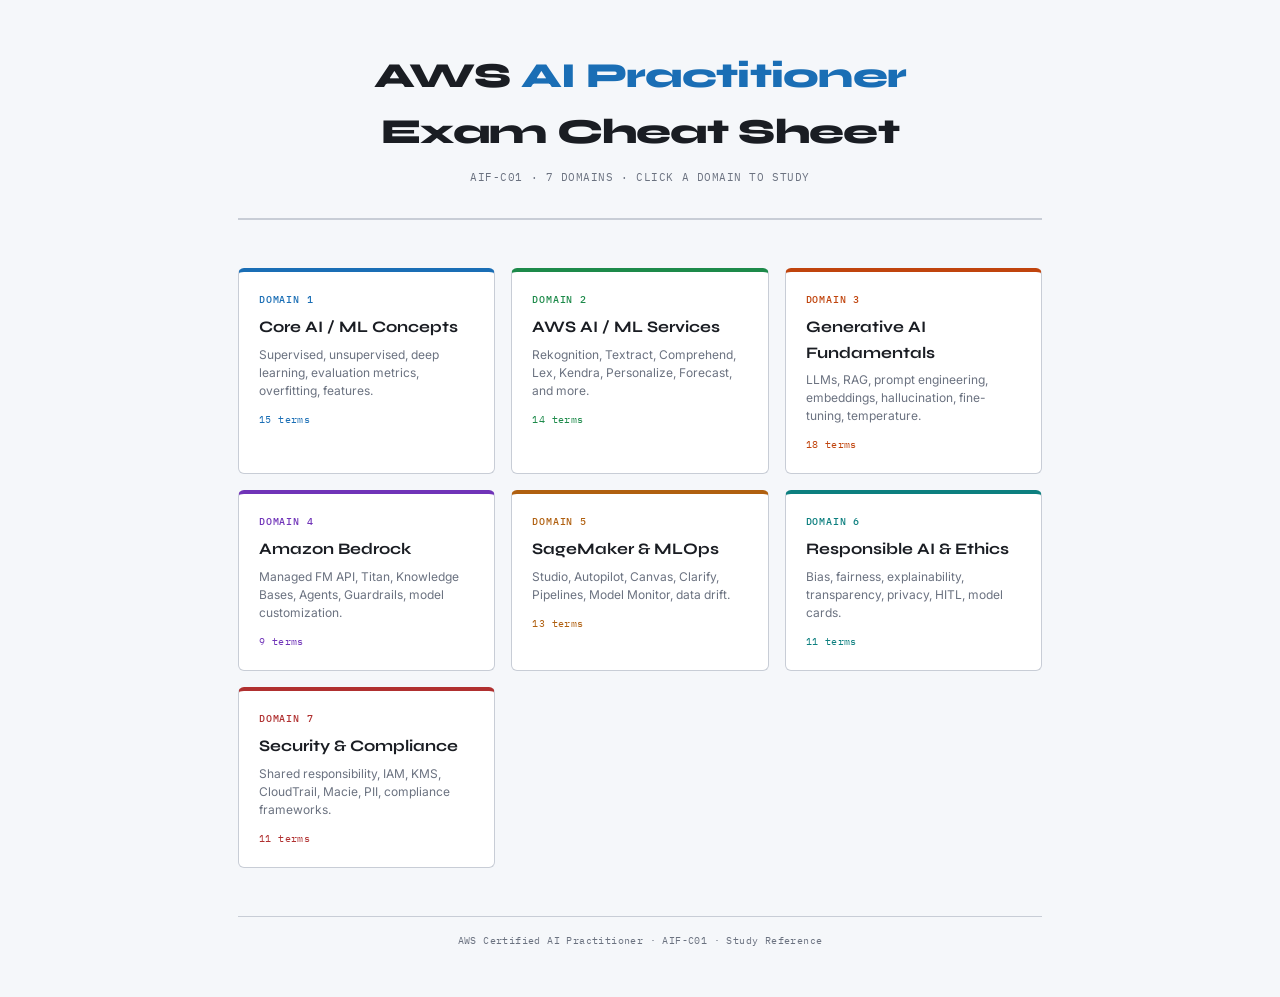
==== index.html @ c619fb13 "Create index.html This file serves as the index for an AWS AI Practitioner cheat sheet, including va" ====
<!DOCTYPE html>
<html lang="en">
<head>
<meta charset="UTF-8">
<meta name="viewport" content="width=device-width, initial-scale=1.0">
<title>AWS AI Practitioner — Cheat Sheet Index</title>
<link href="https://fonts.googleapis.com/css2?family=Syne:wght@600;700;800&family=IBM+Plex+Mono:wght@400;500&family=Inter:wght@400;500;600&display=swap" rel="stylesheet">
<style>
  :root {
    --bg: #f5f7fa; --surface: #ffffff; --border: #c8cdd6;
    --text: #1a1d23; --muted: #6b7280; --subtle: #e8ecf2;
  }
  * { box-sizing: border-box; margin: 0; padding: 0; }
  body {
    background: var(--bg); color: var(--text);
    font-family: 'Inter', system-ui, sans-serif;
    font-size: 14px; line-height: 1.6;
    padding: 48px 28px; max-width: 860px; margin: 0 auto;
  }
  .top {
    text-align: center; margin-bottom: 48px;
    padding-bottom: 32px; border-bottom: 2px solid var(--border);
  }
  .top h1 {
    font-family: 'Syne', sans-serif; font-size: 2.2rem;
    font-weight: 800; letter-spacing: -0.02em; color: var(--text);
  }
  .top h1 span { color: #1a6eb5; }
  .top p {
    font-family: 'IBM Plex Mono', monospace; font-size: 11px;
    color: var(--muted); margin-top: 8px; letter-spacing: 0.05em;
    text-transform: uppercase;
  }
  .grid {
    display: grid;
    grid-template-columns: repeat(auto-fill, minmax(240px, 1fr));
    gap: 16px;
  }
  .card {
    background: var(--surface);
    border: 1px solid var(--border);
    border-top: 4px solid var(--c);
    border-radius: 6px;
    padding: 20px;
    text-decoration: none;
    color: var(--text);
    display: block;
    transition: box-shadow 0.15s, transform 0.15s;
  }
  .card:hover { box-shadow: 0 4px 16px rgba(0,0,0,0.08); transform: translateY(-2px); }
  .card .num {
    font-family: 'IBM Plex Mono', monospace; font-size: 10px;
    text-transform: uppercase; letter-spacing: 0.08em;
    color: var(--c); font-weight: 500; margin-bottom: 6px;
  }
  .card h2 { font-family: 'Syne', sans-serif; font-size: 1rem; font-weight: 700; margin-bottom: 6px; }
  .card p { font-size: 12px; color: var(--muted); line-height: 1.5; }
  .card .count {
    font-family: 'IBM Plex Mono', monospace; font-size: 10px;
    margin-top: 12px; color: var(--c); letter-spacing: 0.04em;
  }
  .footer {
    margin-top: 48px; padding-top: 16px; border-top: 1px solid var(--border);
    font-family: 'IBM Plex Mono', monospace; font-size: 10px;
    color: var(--muted); letter-spacing: 0.04em; text-align: center;
  }
</style>
</head>
<body>

<div class="top">
  <h1>AWS <span>AI Practitioner</span><br>Exam Cheat Sheet</h1>
  <p>AIF-C01 · 7 Domains · Click a domain to study</p>
</div>

<div class="grid">

  <a class="card" href="domain1-core-ml.html" style="--c:#1a6eb5">
    <div class="num">Domain 1</div>
    <h2>Core AI / ML Concepts</h2>
    <p>Supervised, unsupervised, deep learning, evaluation metrics, overfitting, features.</p>
    <div class="count">15 terms</div>
  </a>

  <a class="card" href="domain2-aws-ai-services.html" style="--c:#1d8a4a">
    <div class="num">Domain 2</div>
    <h2>AWS AI / ML Services</h2>
    <p>Rekognition, Textract, Comprehend, Lex, Kendra, Personalize, Forecast, and more.</p>
    <div class="count">14 terms</div>
  </a>

  <a class="card" href="domain3-generative-ai.html" style="--c:#c0440d">
    <div class="num">Domain 3</div>
    <h2>Generative AI Fundamentals</h2>
    <p>LLMs, RAG, prompt engineering, embeddings, hallucination, fine-tuning, temperature.</p>
    <div class="count">18 terms</div>
  </a>

  <a class="card" href="domain4-bedrock.html" style="--c:#7034b8">
    <div class="num">Domain 4</div>
    <h2>Amazon Bedrock</h2>
    <p>Managed FM API, Titan, Knowledge Bases, Agents, Guardrails, model customization.</p>
    <div class="count">9 terms</div>
  </a>

  <a class="card" href="domain5-sagemaker-mlops.html" style="--c:#b06010">
    <div class="num">Domain 5</div>
    <h2>SageMaker &amp; MLOps</h2>
    <p>Studio, Autopilot, Canvas, Clarify, Pipelines, Model Monitor, data drift.</p>
    <div class="count">13 terms</div>
  </a>

  <a class="card" href="domain6-responsible-ai.html" style="--c:#0d7f7f">
    <div class="num">Domain 6</div>
    <h2>Responsible AI &amp; Ethics</h2>
    <p>Bias, fairness, explainability, transparency, privacy, HITL, model cards.</p>
    <div class="count">11 terms</div>
  </a>

  <a class="card" href="domain7-security.html" style="--c:#b03030">
    <div class="num">Domain 7</div>
    <h2>Security &amp; Compliance</h2>
    <p>Shared responsibility, IAM, KMS, CloudTrail, Macie, PII, compliance frameworks.</p>
    <div class="count">11 terms</div>
  </a>

</div>

<div class="footer">AWS Certified AI Practitioner · AIF-C01 · Study Reference</div>

</body>
</html>
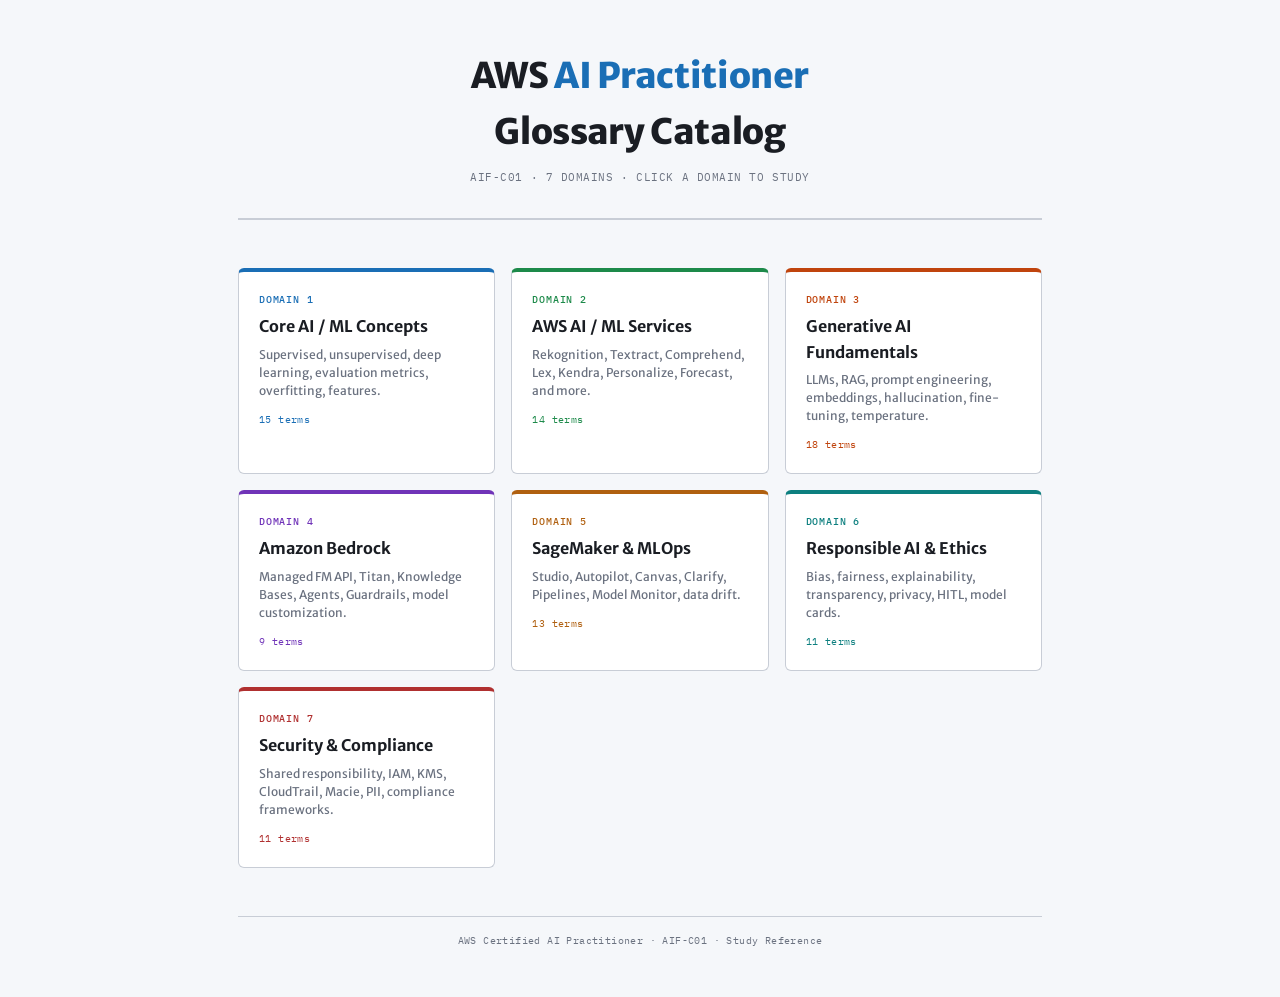
==== commit 131e8c17: "Update HTML structure and styles for consistency" ====
--- a/index.html
+++ b/index.html
@@ -4,7 +4,7 @@
 <meta charset="UTF-8">
 <meta name="viewport" content="width=device-width, initial-scale=1.0">
 <title>AWS AI Practitioner — Cheat Sheet Index</title>
-<link href="https://fonts.googleapis.com/css2?family=Syne:wght@600;700;800&family=IBM+Plex+Mono:wght@400;500&family=Inter:wght@400;500;600&display=swap" rel="stylesheet">
+<link href="https://fonts.googleapis.com/css2?family=Merriweather+Sans:wght@400;600;700;800&family=IBM+Plex+Mono:wght@400;500&display=swap" rel="stylesheet">
 <style>
   :root {
     --bg: #f5f7fa; --surface: #ffffff; --border: #c8cdd6;
@@ -13,8 +13,8 @@
   * { box-sizing: border-box; margin: 0; padding: 0; }
   body {
     background: var(--bg); color: var(--text);
-    font-family: 'Inter', system-ui, sans-serif;
-    font-size: 14px; line-height: 1.6;
+    font-family: 'Merriweather Sans', sans-serif;
+    font-size: 15px; line-height: 1.6;
     padding: 48px 28px; max-width: 860px; margin: 0 auto;
   }
   .top {
@@ -22,8 +22,8 @@
     padding-bottom: 32px; border-bottom: 2px solid var(--border);
   }
   .top h1 {
-    font-family: 'Syne', sans-serif; font-size: 2.2rem;
-    font-weight: 800; letter-spacing: -0.02em; color: var(--text);
+    font-family: 'Merriweather Sans', sans-serif; font-size: 2.2rem;
+    font-weight: 800; letter-spacing: -0.01em; color: var(--text);
   }
   .top h1 span { color: #1a6eb5; }
   .top p {
@@ -53,7 +53,7 @@
     text-transform: uppercase; letter-spacing: 0.08em;
     color: var(--c); font-weight: 500; margin-bottom: 6px;
   }
-  .card h2 { font-family: 'Syne', sans-serif; font-size: 1rem; font-weight: 700; margin-bottom: 6px; }
+  .card h2 { font-family: 'Merriweather Sans', sans-serif; font-size: 1rem; font-weight: 700; margin-bottom: 6px; }
   .card p { font-size: 12px; color: var(--muted); line-height: 1.5; }
   .card .count {
     font-family: 'IBM Plex Mono', monospace; font-size: 10px;
@@ -69,7 +69,7 @@
 <body>
 
 <div class="top">
-  <h1>AWS <span>AI Practitioner</span><br>Exam Cheat Sheet</h1>
+  <h1>AWS <span>AI Practitioner</span><br>Glossary Catalog</h1>
   <p>AIF-C01 · 7 Domains · Click a domain to study</p>
 </div>
 
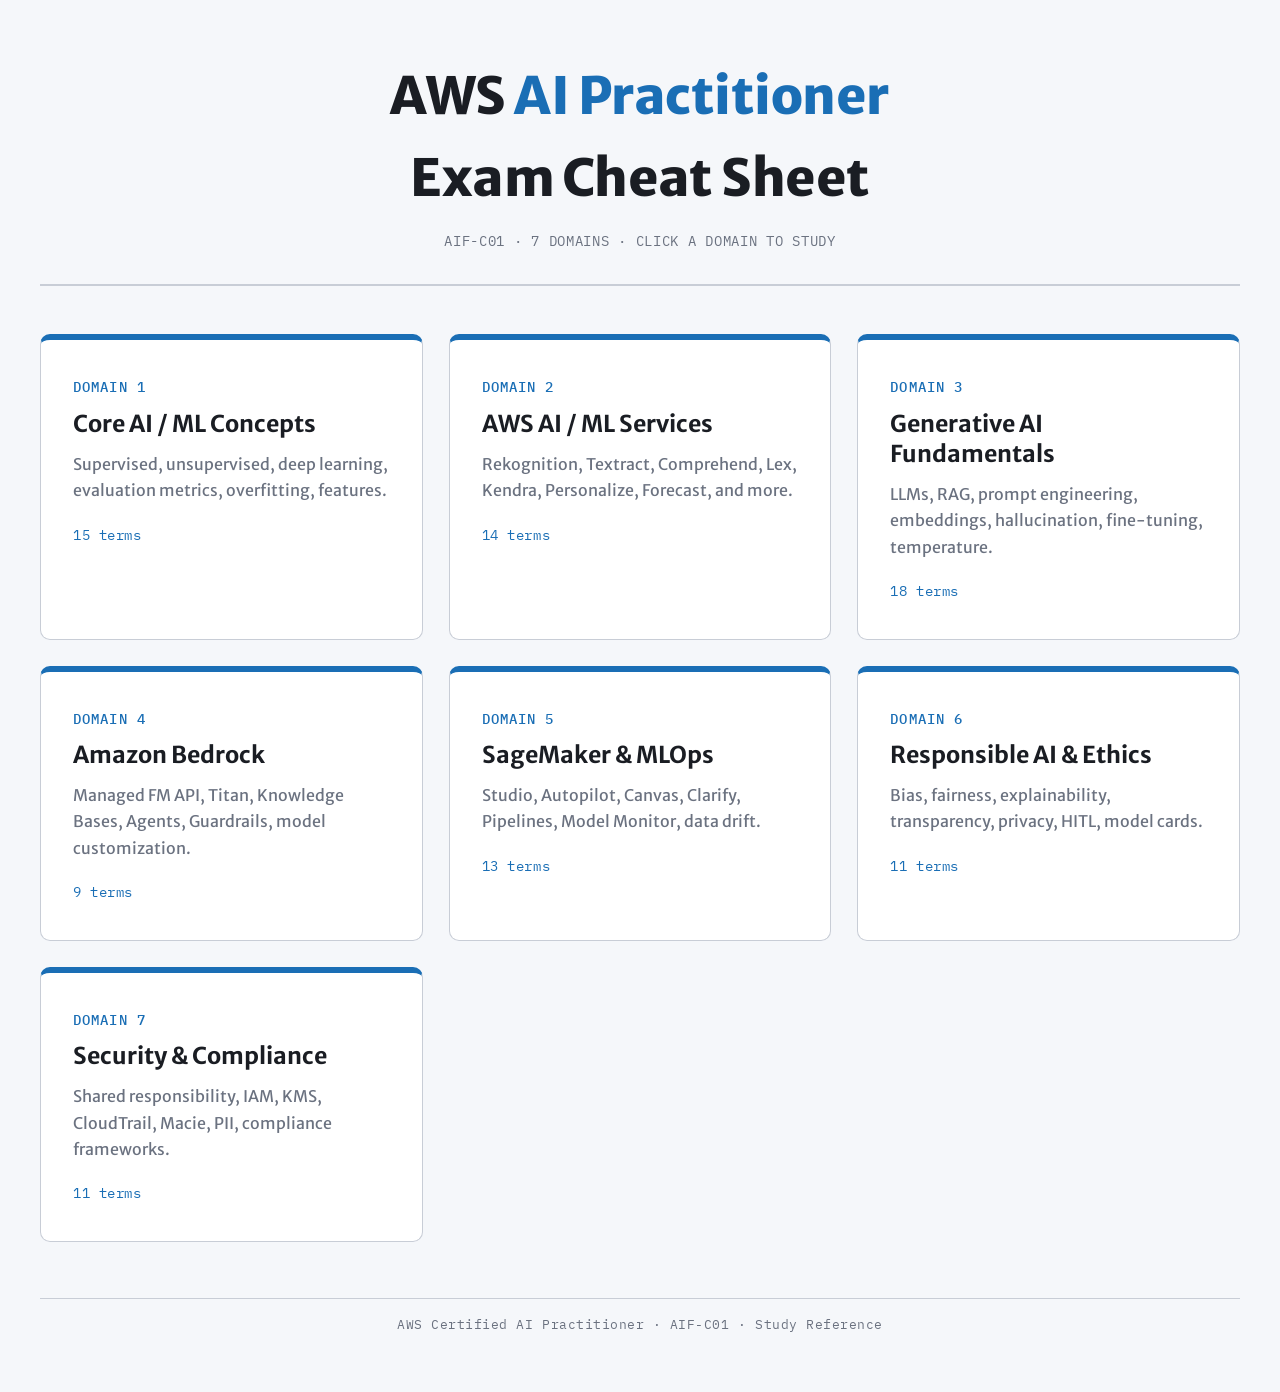
==== commit a1e671ea: "Update index.html" ====
--- a/index.html
+++ b/index.html
@@ -3,7 +3,7 @@
 <head>
 <meta charset="UTF-8">
 <meta name="viewport" content="width=device-width, initial-scale=1.0">
-<title>AWS AI Practitioner — Cheat Sheet Index</title>
+<title>AWS AI Practitioner — Glossary Index</title>
 <link href="https://fonts.googleapis.com/css2?family=Merriweather+Sans:wght@400;600;700;800&family=IBM+Plex+Mono:wght@400;500&display=swap" rel="stylesheet">
 <style>
   :root {
@@ -14,54 +14,54 @@
   body {
     background: var(--bg); color: var(--text);
     font-family: 'Merriweather Sans', sans-serif;
-    font-size: 15px; line-height: 1.6;
-    padding: 48px 28px; max-width: 860px; margin: 0 auto;
+    font-size: 18px; line-height: 1.6;
+    padding: 56px 40px; max-width: 1300px; margin: 0 auto;
   }
   .top {
     text-align: center; margin-bottom: 48px;
     padding-bottom: 32px; border-bottom: 2px solid var(--border);
   }
   .top h1 {
-    font-family: 'Merriweather Sans', sans-serif; font-size: 2.2rem;
+    font-family: 'Merriweather Sans', sans-serif; font-size: 3.2rem;
     font-weight: 800; letter-spacing: -0.01em; color: var(--text);
   }
   .top h1 span { color: #1a6eb5; }
   .top p {
-    font-family: 'IBM Plex Mono', monospace; font-size: 11px;
-    color: var(--muted); margin-top: 8px; letter-spacing: 0.05em;
+    font-family: 'IBM Plex Mono', monospace; font-size: 14px;
+    color: var(--muted); margin-top: 10px; letter-spacing: 0.05em;
     text-transform: uppercase;
   }
   .grid {
     display: grid;
-    grid-template-columns: repeat(auto-fill, minmax(240px, 1fr));
-    gap: 16px;
+    grid-template-columns: repeat(auto-fill, minmax(360px, 1fr));
+    gap: 26px;
   }
   .card {
     background: var(--surface);
     border: 1px solid var(--border);
-    border-top: 4px solid var(--c);
-    border-radius: 6px;
-    padding: 20px;
+    border-top: 6px solid #1a6eb5;
+    border-radius: 10px;
+    padding: 36px 32px;
     text-decoration: none;
     color: var(--text);
     display: block;
     transition: box-shadow 0.15s, transform 0.15s;
   }
-  .card:hover { box-shadow: 0 4px 16px rgba(0,0,0,0.08); transform: translateY(-2px); }
+  .card:hover { box-shadow: 0 4px 20px rgba(0,0,0,0.09); transform: translateY(-2px); }
   .card .num {
-    font-family: 'IBM Plex Mono', monospace; font-size: 10px;
+    font-family: 'IBM Plex Mono', monospace; font-size: 14px;
     text-transform: uppercase; letter-spacing: 0.08em;
-    color: var(--c); font-weight: 500; margin-bottom: 6px;
+    color: #1a6eb5; font-weight: 500; margin-bottom: 10px;
   }
-  .card h2 { font-family: 'Merriweather Sans', sans-serif; font-size: 1rem; font-weight: 700; margin-bottom: 6px; }
-  .card p { font-size: 12px; color: var(--muted); line-height: 1.5; }
+  .card h2 { font-family: 'Merriweather Sans', sans-serif; font-size: 1.45rem; font-weight: 700; margin-bottom: 12px; line-height: 1.3; }
+  .card p { font-size: 16px; color: var(--muted); line-height: 1.65; }
   .card .count {
-    font-family: 'IBM Plex Mono', monospace; font-size: 10px;
-    margin-top: 12px; color: var(--c); letter-spacing: 0.04em;
+    font-family: 'IBM Plex Mono', monospace; font-size: 14px;
+    margin-top: 20px; color: #1a6eb5; letter-spacing: 0.04em;
   }
   .footer {
-    margin-top: 48px; padding-top: 16px; border-top: 1px solid var(--border);
-    font-family: 'IBM Plex Mono', monospace; font-size: 10px;
+    margin-top: 56px; padding-top: 16px; border-top: 1px solid var(--border);
+    font-family: 'IBM Plex Mono', monospace; font-size: 13px;
     color: var(--muted); letter-spacing: 0.04em; text-align: center;
   }
 </style>
@@ -69,55 +69,55 @@
 <body>
 
 <div class="top">
-  <h1>AWS <span>AI Practitioner</span><br>Glossary Catalog</h1>
+  <h1>AWS <span>AI Practitioner</span><br>Exam Cheat Sheet</h1>
   <p>AIF-C01 · 7 Domains · Click a domain to study</p>
 </div>
 
 <div class="grid">
 
-  <a class="card" href="domain1-core-ml.html" style="--c:#1a6eb5">
+  <a class="card" href="domain1-core-ml.html">
     <div class="num">Domain 1</div>
     <h2>Core AI / ML Concepts</h2>
     <p>Supervised, unsupervised, deep learning, evaluation metrics, overfitting, features.</p>
     <div class="count">15 terms</div>
   </a>
 
-  <a class="card" href="domain2-aws-ai-services.html" style="--c:#1d8a4a">
+  <a class="card" href="domain2-aws-ai-services.html">
     <div class="num">Domain 2</div>
     <h2>AWS AI / ML Services</h2>
     <p>Rekognition, Textract, Comprehend, Lex, Kendra, Personalize, Forecast, and more.</p>
     <div class="count">14 terms</div>
   </a>
 
-  <a class="card" href="domain3-generative-ai.html" style="--c:#c0440d">
+  <a class="card" href="domain3-generative-ai.html">
     <div class="num">Domain 3</div>
     <h2>Generative AI Fundamentals</h2>
     <p>LLMs, RAG, prompt engineering, embeddings, hallucination, fine-tuning, temperature.</p>
     <div class="count">18 terms</div>
   </a>
 
-  <a class="card" href="domain4-bedrock.html" style="--c:#7034b8">
+  <a class="card" href="domain4-bedrock.html">
     <div class="num">Domain 4</div>
     <h2>Amazon Bedrock</h2>
     <p>Managed FM API, Titan, Knowledge Bases, Agents, Guardrails, model customization.</p>
     <div class="count">9 terms</div>
   </a>
 
-  <a class="card" href="domain5-sagemaker-mlops.html" style="--c:#b06010">
+  <a class="card" href="domain5-sagemaker-mlops.html">
     <div class="num">Domain 5</div>
     <h2>SageMaker &amp; MLOps</h2>
     <p>Studio, Autopilot, Canvas, Clarify, Pipelines, Model Monitor, data drift.</p>
     <div class="count">13 terms</div>
   </a>
 
-  <a class="card" href="domain6-responsible-ai.html" style="--c:#0d7f7f">
+  <a class="card" href="domain6-responsible-ai.html">
     <div class="num">Domain 6</div>
     <h2>Responsible AI &amp; Ethics</h2>
     <p>Bias, fairness, explainability, transparency, privacy, HITL, model cards.</p>
     <div class="count">11 terms</div>
   </a>
 
-  <a class="card" href="domain7-security.html" style="--c:#b03030">
+  <a class="card" href="domain7-security.html">
     <div class="num">Domain 7</div>
     <h2>Security &amp; Compliance</h2>
     <p>Shared responsibility, IAM, KMS, CloudTrail, Macie, PII, compliance frameworks.</p>
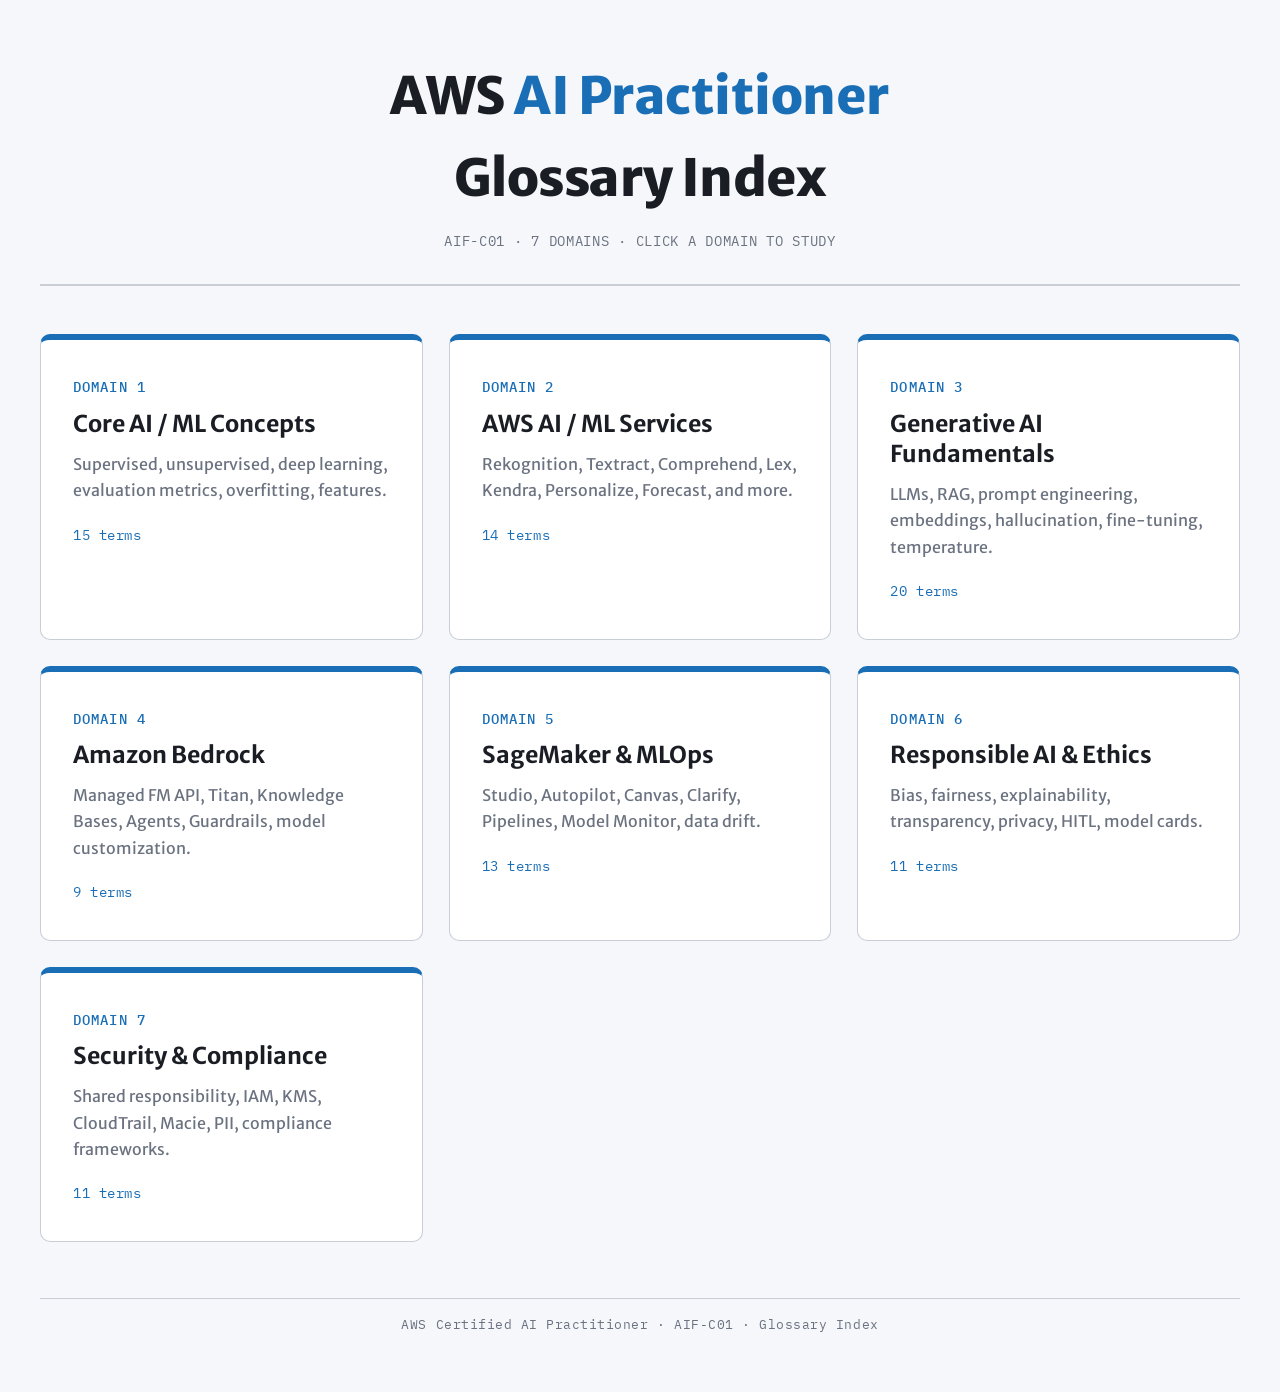
==== commit 852cb9da: "Update index.html" ====
--- a/index.html
+++ b/index.html
@@ -69,7 +69,7 @@
 <body>
 
 <div class="top">
-  <h1>AWS <span>AI Practitioner</span><br>Exam Cheat Sheet</h1>
+  <h1>AWS <span>AI Practitioner</span><br>Glossary Index</h1>
   <p>AIF-C01 · 7 Domains · Click a domain to study</p>
 </div>
 
@@ -93,7 +93,7 @@
     <div class="num">Domain 3</div>
     <h2>Generative AI Fundamentals</h2>
     <p>LLMs, RAG, prompt engineering, embeddings, hallucination, fine-tuning, temperature.</p>
-    <div class="count">18 terms</div>
+    <div class="count">20 terms</div>
   </a>
 
   <a class="card" href="domain4-bedrock.html">
@@ -126,7 +126,7 @@
 
 </div>
 
-<div class="footer">AWS Certified AI Practitioner · AIF-C01 · Study Reference</div>
+<div class="footer">AWS Certified AI Practitioner · AIF-C01 · Glossary Index</div>
 
 </body>
 </html>
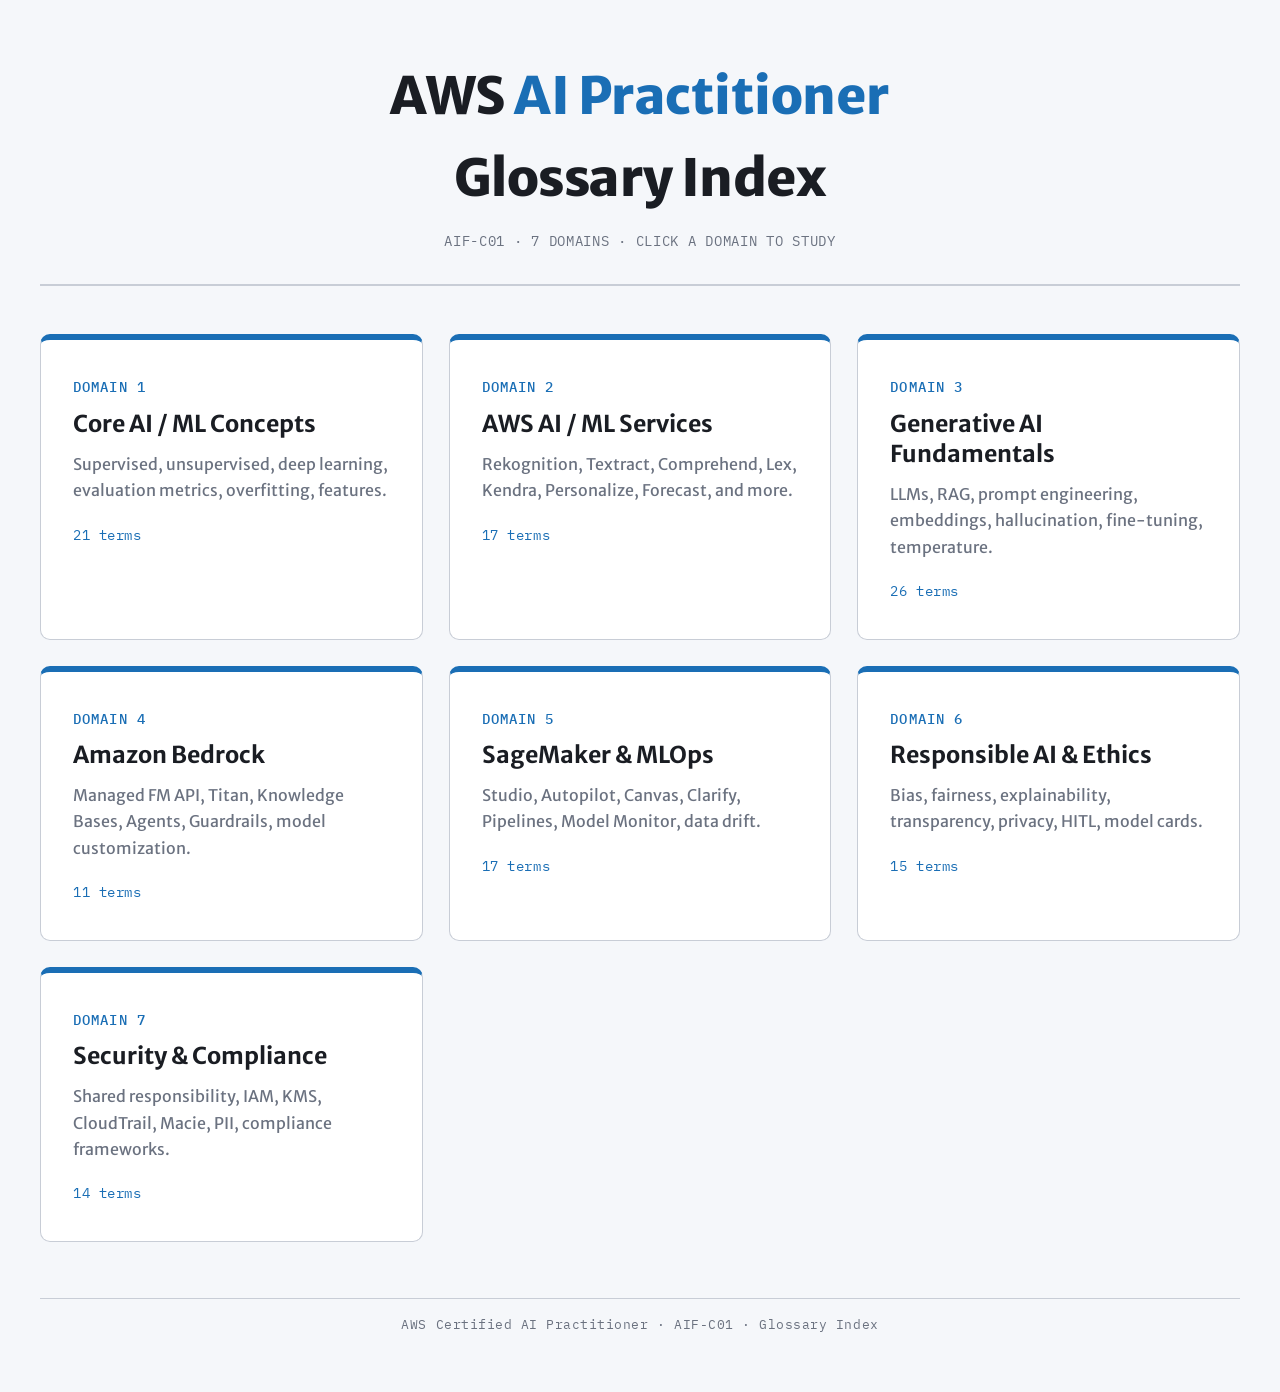
==== commit a86e6216: "Update index.html" ====
--- a/index.html
+++ b/index.html
@@ -79,49 +79,49 @@
     <div class="num">Domain 1</div>
     <h2>Core AI / ML Concepts</h2>
     <p>Supervised, unsupervised, deep learning, evaluation metrics, overfitting, features.</p>
-    <div class="count">15 terms</div>
+    <div class="count">21 terms</div>
   </a>
 
   <a class="card" href="domain2-aws-ai-services.html">
     <div class="num">Domain 2</div>
     <h2>AWS AI / ML Services</h2>
     <p>Rekognition, Textract, Comprehend, Lex, Kendra, Personalize, Forecast, and more.</p>
-    <div class="count">14 terms</div>
+    <div class="count">17 terms</div>
   </a>
 
   <a class="card" href="domain3-generative-ai.html">
     <div class="num">Domain 3</div>
     <h2>Generative AI Fundamentals</h2>
     <p>LLMs, RAG, prompt engineering, embeddings, hallucination, fine-tuning, temperature.</p>
-    <div class="count">20 terms</div>
+    <div class="count">26 terms</div>
   </a>
 
   <a class="card" href="domain4-bedrock.html">
     <div class="num">Domain 4</div>
     <h2>Amazon Bedrock</h2>
     <p>Managed FM API, Titan, Knowledge Bases, Agents, Guardrails, model customization.</p>
-    <div class="count">9 terms</div>
+    <div class="count">11 terms</div>
   </a>
 
   <a class="card" href="domain5-sagemaker-mlops.html">
     <div class="num">Domain 5</div>
     <h2>SageMaker &amp; MLOps</h2>
     <p>Studio, Autopilot, Canvas, Clarify, Pipelines, Model Monitor, data drift.</p>
-    <div class="count">13 terms</div>
+    <div class="count">17 terms</div>
   </a>
 
   <a class="card" href="domain6-responsible-ai.html">
     <div class="num">Domain 6</div>
     <h2>Responsible AI &amp; Ethics</h2>
     <p>Bias, fairness, explainability, transparency, privacy, HITL, model cards.</p>
-    <div class="count">11 terms</div>
+    <div class="count">15 terms</div>
   </a>
 
   <a class="card" href="domain7-security.html">
     <div class="num">Domain 7</div>
     <h2>Security &amp; Compliance</h2>
     <p>Shared responsibility, IAM, KMS, CloudTrail, Macie, PII, compliance frameworks.</p>
-    <div class="count">11 terms</div>
+    <div class="count">14 terms</div>
   </a>
 
 </div>
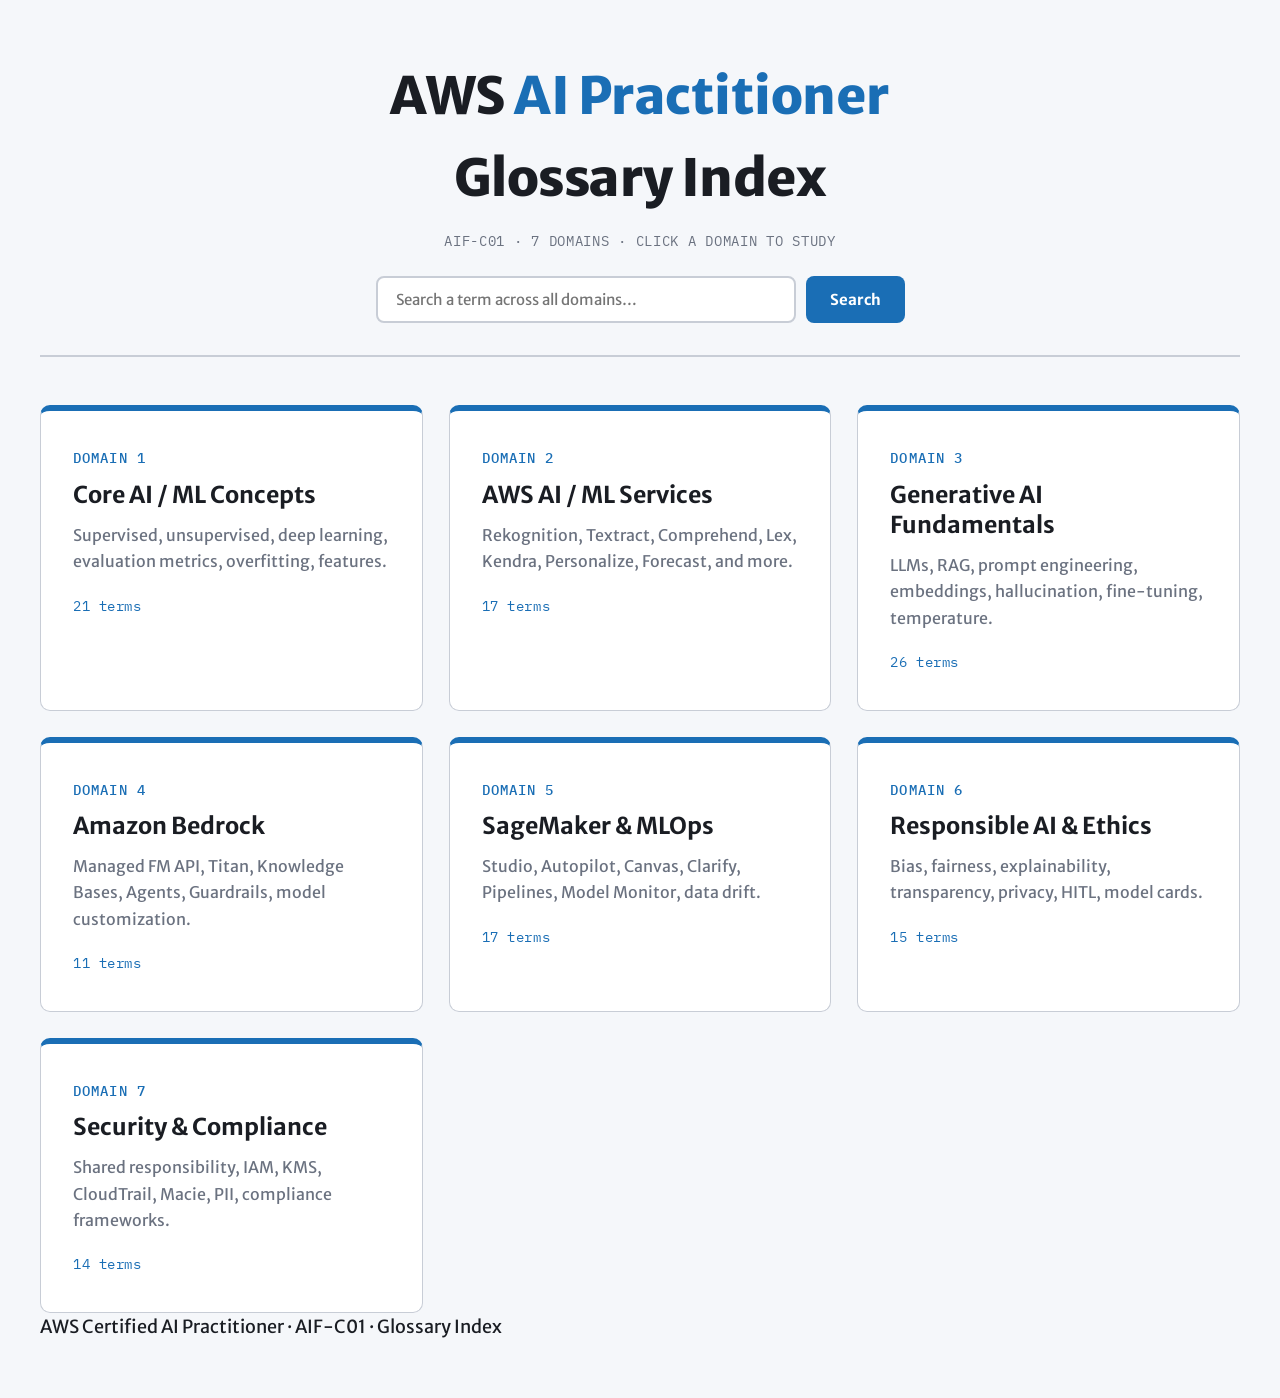
==== commit 43f468b2: "Update index.html" ====
--- a/index.html
+++ b/index.html
@@ -59,10 +59,93 @@
     font-family: 'IBM Plex Mono', monospace; font-size: 14px;
     margin-top: 20px; color: #1a6eb5; letter-spacing: 0.04em;
   }
-  .footer {
-    margin-top: 56px; padding-top: 16px; border-top: 1px solid var(--border);
-    font-family: 'IBM Plex Mono', monospace; font-size: 13px;
-    color: var(--muted); letter-spacing: 0.04em; text-align: center;
+  .search-bar {
+    display: flex; gap: 10px; justify-content: center;
+    margin-top: 24px; flex-wrap: wrap;
+  }
+  .search-bar input {
+    font-family: 'Merriweather Sans', sans-serif;
+    font-size: 15px;
+    padding: 12px 18px;
+    border: 2px solid var(--border);
+    border-radius: 8px;
+    width: 420px;
+    max-width: 100%;
+    outline: none;
+    background: var(--surface);
+    color: var(--text);
+    transition: border-color 0.15s;
+  }
+  .search-bar input:focus { border-color: #1a6eb5; }
+  .search-bar button {
+    font-family: 'Merriweather Sans', sans-serif;
+    font-size: 15px; font-weight: 700;
+    padding: 12px 24px;
+    background: #1a6eb5; color: #fff;
+    border: none; border-radius: 8px;
+    cursor: pointer;
+    transition: background 0.15s;
+  }
+  .search-bar button:hover { background: #155a9a; }
+
+  /* ── Dialog ── */
+  .dialog-overlay {
+    display: none;
+    position: fixed; inset: 0;
+    background: rgba(0,0,0,0.35);
+    z-index: 100;
+    align-items: center; justify-content: center;
+  }
+  .dialog-overlay.open { display: flex; }
+  .dialog {
+    background: var(--surface);
+    border-radius: 12px;
+    padding: 36px 40px;
+    max-width: 560px; width: 90%;
+    box-shadow: 0 12px 40px rgba(0,0,0,0.18);
+    position: relative;
+    animation: popIn 0.18s ease;
+  }
+  @keyframes popIn {
+    from { opacity: 0; transform: scale(0.95); }
+    to   { opacity: 1; transform: scale(1); }
+  }
+  .dialog-close {
+    position: absolute; top: 16px; right: 20px;
+    font-size: 22px; cursor: pointer; color: var(--muted);
+    background: none; border: none; line-height: 1;
+  }
+  .dialog-close:hover { color: var(--text); }
+  .dialog h2 {
+    font-family: 'Merriweather Sans', sans-serif;
+    font-size: 1.1rem; font-weight: 800;
+    color: var(--text); margin-bottom: 20px;
+    padding-bottom: 12px; border-bottom: 2px solid var(--border);
+  }
+  .dialog h2 span { color: #1a6eb5; }
+  .result-item {
+    padding: 12px 0;
+    border-bottom: 1px solid var(--subtle);
+  }
+  .result-item:last-child { border-bottom: none; }
+  .result-term {
+    font-family: 'Merriweather Sans', sans-serif;
+    font-size: 15px; font-weight: 700; color: #1a1d23;
+    margin-bottom: 4px;
+  }
+  .result-domain {
+    font-family: 'IBM Plex Mono', monospace;
+    font-size: 12px; color: #1a6eb5;
+    letter-spacing: 0.05em; text-transform: uppercase;
+  }
+  .result-domain a {
+    color: #1a6eb5; text-decoration: none;
+    border-bottom: 1px solid #aac8e8;
+  }
+  .result-domain a:hover { border-bottom-color: #1a6eb5; }
+  .no-result {
+    font-size: 15px; color: var(--muted);
+    text-align: center; padding: 16px 0;
   }
 </style>
 </head>
@@ -71,6 +154,10 @@
 <div class="top">
   <h1>AWS <span>AI Practitioner</span><br>Glossary Index</h1>
   <p>AIF-C01 · 7 Domains · Click a domain to study</p>
+  <div class="search-bar">
+    <input type="text" id="searchInput" placeholder="Search a term across all domains…" autocomplete="off" />
+    <button onclick="doSearch()">Search</button>
+  </div>
 </div>
 
 <div class="grid">
@@ -128,5 +215,188 @@
 
 <div class="footer">AWS Certified AI Practitioner · AIF-C01 · Glossary Index</div>
 
+<!-- Search Dialog -->
+<div class="dialog-overlay" id="dialogOverlay" onclick="closeDialog(event)">
+  <div class="dialog" id="dialog">
+    <button class="dialog-close" onclick="closeDialogDirect()">✕</button>
+    <h2>Results for: <span id="dialogQuery"></span></h2>
+    <div id="dialogResults"></div>
+  </div>
+</div>
+
+<script>
+  const glossary = [
+    // Domain 1
+    { term: "Artificial Intelligence (AI)", domain: "Domain 1 — Core AI / ML Concepts", file: "domain1-core-ml.html" },
+    { term: "Machine Learning (ML)", domain: "Domain 1 — Core AI / ML Concepts", file: "domain1-core-ml.html" },
+    { term: "Deep Learning (DL)", domain: "Domain 1 — Core AI / ML Concepts", file: "domain1-core-ml.html" },
+    { term: "Supervised Learning", domain: "Domain 1 — Core AI / ML Concepts", file: "domain1-core-ml.html" },
+    { term: "Unsupervised Learning", domain: "Domain 1 — Core AI / ML Concepts", file: "domain1-core-ml.html" },
+    { term: "Reinforcement Learning", domain: "Domain 1 — Core AI / ML Concepts", file: "domain1-core-ml.html" },
+    { term: "Training Data", domain: "Domain 1 — Core AI / ML Concepts", file: "domain1-core-ml.html" },
+    { term: "Inference", domain: "Domain 1 — Core AI / ML Concepts", file: "domain1-core-ml.html" },
+    { term: "Overfitting", domain: "Domain 1 — Core AI / ML Concepts", file: "domain1-core-ml.html" },
+    { term: "Underfitting", domain: "Domain 1 — Core AI / ML Concepts", file: "domain1-core-ml.html" },
+    { term: "Feature Engineering", domain: "Domain 1 — Core AI / ML Concepts", file: "domain1-core-ml.html" },
+    { term: "Model Evaluation Metrics", domain: "Domain 1 — Core AI / ML Concepts", file: "domain1-core-ml.html" },
+    { term: "Confusion Matrix", domain: "Domain 1 — Core AI / ML Concepts", file: "domain1-core-ml.html" },
+    { term: "Hyperparameter", domain: "Domain 1 — Core AI / ML Concepts", file: "domain1-core-ml.html" },
+    { term: "Cross-validation", domain: "Domain 1 — Core AI / ML Concepts", file: "domain1-core-ml.html" },
+    { term: "Neural Network", domain: "Domain 1 — Core AI / ML Concepts", file: "domain1-core-ml.html" },
+    { term: "Transfer Learning", domain: "Domain 1 — Core AI / ML Concepts", file: "domain1-core-ml.html" },
+    { term: "Classification", domain: "Domain 1 — Core AI / ML Concepts", file: "domain1-core-ml.html" },
+    { term: "Regression", domain: "Domain 1 — Core AI / ML Concepts", file: "domain1-core-ml.html" },
+    { term: "Labeled vs Unlabeled Data", domain: "Domain 1 — Core AI / ML Concepts", file: "domain1-core-ml.html" },
+    // Domain 2
+    { term: "Amazon Rekognition", domain: "Domain 2 — AWS AI / ML Services", file: "domain2-aws-ai-services.html" },
+    { term: "Amazon Textract", domain: "Domain 2 — AWS AI / ML Services", file: "domain2-aws-ai-services.html" },
+    { term: "Amazon Comprehend", domain: "Domain 2 — AWS AI / ML Services", file: "domain2-aws-ai-services.html" },
+    { term: "Amazon Comprehend Medical", domain: "Domain 2 — AWS AI / ML Services", file: "domain2-aws-ai-services.html" },
+    { term: "Amazon Transcribe", domain: "Domain 2 — AWS AI / ML Services", file: "domain2-aws-ai-services.html" },
+    { term: "Amazon Polly", domain: "Domain 2 — AWS AI / ML Services", file: "domain2-aws-ai-services.html" },
+    { term: "Amazon Translate", domain: "Domain 2 — AWS AI / ML Services", file: "domain2-aws-ai-services.html" },
+    { term: "Amazon Lex", domain: "Domain 2 — AWS AI / ML Services", file: "domain2-aws-ai-services.html" },
+    { term: "Amazon Kendra", domain: "Domain 2 — AWS AI / ML Services", file: "domain2-aws-ai-services.html" },
+    { term: "Amazon Personalize", domain: "Domain 2 — AWS AI / ML Services", file: "domain2-aws-ai-services.html" },
+    { term: "Amazon Forecast", domain: "Domain 2 — AWS AI / ML Services", file: "domain2-aws-ai-services.html" },
+    { term: "Amazon Fraud Detector", domain: "Domain 2 — AWS AI / ML Services", file: "domain2-aws-ai-services.html" },
+    { term: "Amazon Lookout for Vision", domain: "Domain 2 — AWS AI / ML Services", file: "domain2-aws-ai-services.html" },
+    { term: "AWS DeepRacer", domain: "Domain 2 — AWS AI / ML Services", file: "domain2-aws-ai-services.html" },
+    { term: "SageMaker JumpStart", domain: "Domain 2 — AWS AI / ML Services", file: "domain2-aws-ai-services.html" },
+    { term: "AWS Panorama", domain: "Domain 2 — AWS AI / ML Services", file: "domain2-aws-ai-services.html" },
+    { term: "Amazon Rekognition Custom Labels", domain: "Domain 2 — AWS AI / ML Services", file: "domain2-aws-ai-services.html" },
+    // Domain 3
+    { term: "Generative AI", domain: "Domain 3 — Generative AI Fundamentals", file: "domain3-generative-ai.html" },
+    { term: "Foundation Model (FM)", domain: "Domain 3 — Generative AI Fundamentals", file: "domain3-generative-ai.html" },
+    { term: "Large Language Model (LLM)", domain: "Domain 3 — Generative AI Fundamentals", file: "domain3-generative-ai.html" },
+    { term: "Token", domain: "Domain 3 — Generative AI Fundamentals", file: "domain3-generative-ai.html" },
+    { term: "Prompt", domain: "Domain 3 — Generative AI Fundamentals", file: "domain3-generative-ai.html" },
+    { term: "Prompt Engineering", domain: "Domain 3 — Generative AI Fundamentals", file: "domain3-generative-ai.html" },
+    { term: "Zero-shot Prompting", domain: "Domain 3 — Generative AI Fundamentals", file: "domain3-generative-ai.html" },
+    { term: "Few-shot Prompting", domain: "Domain 3 — Generative AI Fundamentals", file: "domain3-generative-ai.html" },
+    { term: "Chain-of-Thought (CoT)", domain: "Domain 3 — Generative AI Fundamentals", file: "domain3-generative-ai.html" },
+    { term: "Context Window", domain: "Domain 3 — Generative AI Fundamentals", file: "domain3-generative-ai.html" },
+    { term: "Temperature", domain: "Domain 3 — Generative AI Fundamentals", file: "domain3-generative-ai.html" },
+    { term: "Top P (Nucleus Sampling)", domain: "Domain 3 — Generative AI Fundamentals", file: "domain3-generative-ai.html" },
+    { term: "Top K", domain: "Domain 3 — Generative AI Fundamentals", file: "domain3-generative-ai.html" },
+    { term: "Hallucination", domain: "Domain 3 — Generative AI Fundamentals", file: "domain3-generative-ai.html" },
+    { term: "RAG (Retrieval-Augmented Generation)", domain: "Domain 3 — Generative AI Fundamentals", file: "domain3-generative-ai.html" },
+    { term: "Fine-tuning", domain: "Domain 3 — Generative AI Fundamentals", file: "domain3-generative-ai.html" },
+    { term: "Embedding", domain: "Domain 3 — Generative AI Fundamentals", file: "domain3-generative-ai.html" },
+    { term: "Vector Database", domain: "Domain 3 — Generative AI Fundamentals", file: "domain3-generative-ai.html" },
+    { term: "Diffusion Model", domain: "Domain 3 — Generative AI Fundamentals", file: "domain3-generative-ai.html" },
+    { term: "Multimodal Model", domain: "Domain 3 — Generative AI Fundamentals", file: "domain3-generative-ai.html" },
+    { term: "System Prompt", domain: "Domain 3 — Generative AI Fundamentals", file: "domain3-generative-ai.html" },
+    { term: "Inference Parameters", domain: "Domain 3 — Generative AI Fundamentals", file: "domain3-generative-ai.html" },
+    { term: "RLHF (Reinforcement Learning from Human Feedback)", domain: "Domain 3 — Generative AI Fundamentals", file: "domain3-generative-ai.html" },
+    { term: "Agent (AI)", domain: "Domain 3 — Generative AI Fundamentals", file: "domain3-generative-ai.html" },
+    { term: "Tokenization", domain: "Domain 3 — Generative AI Fundamentals", file: "domain3-generative-ai.html" },
+    // Domain 4
+    { term: "Amazon Bedrock", domain: "Domain 4 — Amazon Bedrock", file: "domain4-bedrock.html" },
+    { term: "Amazon Titan", domain: "Domain 4 — Amazon Bedrock", file: "domain4-bedrock.html" },
+    { term: "Bedrock Knowledge Bases", domain: "Domain 4 — Amazon Bedrock", file: "domain4-bedrock.html" },
+    { term: "Bedrock Agents", domain: "Domain 4 — Amazon Bedrock", file: "domain4-bedrock.html" },
+    { term: "Bedrock Guardrails", domain: "Domain 4 — Amazon Bedrock", file: "domain4-bedrock.html" },
+    { term: "Model Customization (Bedrock)", domain: "Domain 4 — Amazon Bedrock", file: "domain4-bedrock.html" },
+    { term: "Provisioned Throughput", domain: "Domain 4 — Amazon Bedrock", file: "domain4-bedrock.html" },
+    { term: "Model Evaluation (Bedrock)", domain: "Domain 4 — Amazon Bedrock", file: "domain4-bedrock.html" },
+    { term: "Amazon Bedrock Studio", domain: "Domain 4 — Amazon Bedrock", file: "domain4-bedrock.html" },
+    { term: "Amazon Q", domain: "Domain 4 — Amazon Bedrock", file: "domain4-bedrock.html" },
+    { term: "PartyRock", domain: "Domain 4 — Amazon Bedrock", file: "domain4-bedrock.html" },
+    // Domain 5
+    { term: "Amazon SageMaker", domain: "Domain 5 — SageMaker & MLOps", file: "domain5-sagemaker-mlops.html" },
+    { term: "SageMaker Studio", domain: "Domain 5 — SageMaker & MLOps", file: "domain5-sagemaker-mlops.html" },
+    { term: "SageMaker Autopilot", domain: "Domain 5 — SageMaker & MLOps", file: "domain5-sagemaker-mlops.html" },
+    { term: "SageMaker Canvas", domain: "Domain 5 — SageMaker & MLOps", file: "domain5-sagemaker-mlops.html" },
+    { term: "SageMaker Ground Truth", domain: "Domain 5 — SageMaker & MLOps", file: "domain5-sagemaker-mlops.html" },
+    { term: "SageMaker Pipelines", domain: "Domain 5 — SageMaker & MLOps", file: "domain5-sagemaker-mlops.html" },
+    { term: "SageMaker Model Monitor", domain: "Domain 5 — SageMaker & MLOps", file: "domain5-sagemaker-mlops.html" },
+    { term: "SageMaker Feature Store", domain: "Domain 5 — SageMaker & MLOps", file: "domain5-sagemaker-mlops.html" },
+    { term: "SageMaker Clarify", domain: "Domain 5 — SageMaker & MLOps", file: "domain5-sagemaker-mlops.html" },
+    { term: "MLOps", domain: "Domain 5 — SageMaker & MLOps", file: "domain5-sagemaker-mlops.html" },
+    { term: "Model Registry", domain: "Domain 5 — SageMaker & MLOps", file: "domain5-sagemaker-mlops.html" },
+    { term: "Data Drift", domain: "Domain 5 — SageMaker & MLOps", file: "domain5-sagemaker-mlops.html" },
+    { term: "Concept Drift", domain: "Domain 5 — SageMaker & MLOps", file: "domain5-sagemaker-mlops.html" },
+    { term: "SageMaker Endpoints", domain: "Domain 5 — SageMaker & MLOps", file: "domain5-sagemaker-mlops.html" },
+    { term: "SageMaker Experiments", domain: "Domain 5 — SageMaker & MLOps", file: "domain5-sagemaker-mlops.html" },
+    { term: "SageMaker JumpStart", domain: "Domain 5 — SageMaker & MLOps", file: "domain5-sagemaker-mlops.html" },
+    { term: "Batch Transform", domain: "Domain 5 — SageMaker & MLOps", file: "domain5-sagemaker-mlops.html" },
+    // Domain 6
+    { term: "Responsible AI", domain: "Domain 6 — Responsible AI & Ethics", file: "domain6-responsible-ai.html" },
+    { term: "Bias (AI)", domain: "Domain 6 — Responsible AI & Ethics", file: "domain6-responsible-ai.html" },
+    { term: "Fairness", domain: "Domain 6 — Responsible AI & Ethics", file: "domain6-responsible-ai.html" },
+    { term: "Explainability / XAI", domain: "Domain 6 — Responsible AI & Ethics", file: "domain6-responsible-ai.html" },
+    { term: "Transparency", domain: "Domain 6 — Responsible AI & Ethics", file: "domain6-responsible-ai.html" },
+    { term: "Privacy (AI)", domain: "Domain 6 — Responsible AI & Ethics", file: "domain6-responsible-ai.html" },
+    { term: "Robustness", domain: "Domain 6 — Responsible AI & Ethics", file: "domain6-responsible-ai.html" },
+    { term: "Human-in-the-Loop (HITL)", domain: "Domain 6 — Responsible AI & Ethics", file: "domain6-responsible-ai.html" },
+    { term: "Model Card", domain: "Domain 6 — Responsible AI & Ethics", file: "domain6-responsible-ai.html" },
+    { term: "AWS AI Service Cards", domain: "Domain 6 — Responsible AI & Ethics", file: "domain6-responsible-ai.html" },
+    { term: "Prompt Injection", domain: "Domain 6 — Responsible AI & Ethics", file: "domain6-responsible-ai.html" },
+    { term: "Toxicity", domain: "Domain 6 — Responsible AI & Ethics", file: "domain6-responsible-ai.html" },
+    { term: "Intellectual Property / Copyright", domain: "Domain 6 — Responsible AI & Ethics", file: "domain6-responsible-ai.html" },
+    { term: "Grounding", domain: "Domain 6 — Responsible AI & Ethics", file: "domain6-responsible-ai.html" },
+    // Domain 7
+    { term: "AWS Shared Responsibility Model", domain: "Domain 7 — Security & Compliance", file: "domain7-security.html" },
+    { term: "IAM (Identity & Access Management)", domain: "Domain 7 — Security & Compliance", file: "domain7-security.html" },
+    { term: "AWS KMS", domain: "Domain 7 — Security & Compliance", file: "domain7-security.html" },
+    { term: "VPC (Virtual Private Cloud)", domain: "Domain 7 — Security & Compliance", file: "domain7-security.html" },
+    { term: "Data Encryption", domain: "Domain 7 — Security & Compliance", file: "domain7-security.html" },
+    { term: "AWS CloudTrail", domain: "Domain 7 — Security & Compliance", file: "domain7-security.html" },
+    { term: "Amazon Macie", domain: "Domain 7 — Security & Compliance", file: "domain7-security.html" },
+    { term: "PII (Personally Identifiable Info)", domain: "Domain 7 — Security & Compliance", file: "domain7-security.html" },
+    { term: "Compliance Frameworks", domain: "Domain 7 — Security & Compliance", file: "domain7-security.html" },
+    { term: "AWS Artifact", domain: "Domain 7 — Security & Compliance", file: "domain7-security.html" },
+    { term: "Model Governance", domain: "Domain 7 — Security & Compliance", file: "domain7-security.html" },
+    { term: "Amazon GuardDuty", domain: "Domain 7 — Security & Compliance", file: "domain7-security.html" },
+    { term: "AWS Config", domain: "Domain 7 — Security & Compliance", file: "domain7-security.html" },
+    { term: "Service Control Policies (SCPs)", domain: "Domain 7 — Security & Compliance", file: "domain7-security.html" },
+  ];
+
+  // Allow Enter key to trigger search
+  document.getElementById('searchInput').addEventListener('keydown', function(e) {
+    if (e.key === 'Enter') doSearch();
+  });
+
+  function doSearch() {
+    const query = document.getElementById('searchInput').value.trim();
+    if (!query) return;
+
+    const q = query.toLowerCase();
+    const matches = glossary.filter(item => item.term.toLowerCase().includes(q));
+
+    document.getElementById('dialogQuery').textContent = query;
+
+    const container = document.getElementById('dialogResults');
+    if (matches.length === 0) {
+      container.innerHTML = '<div class="no-result">No matching terms found across any domain.</div>';
+    } else {
+      container.innerHTML = matches.map(m => `
+        <div class="result-item">
+          <div class="result-term">${m.term}</div>
+          <div class="result-domain">→ <a href="${m.file}">${m.domain}</a></div>
+        </div>
+      `).join('');
+    }
+
+    document.getElementById('dialogOverlay').classList.add('open');
+  }
+
+  function closeDialog(e) {
+    if (e.target === document.getElementById('dialogOverlay')) {
+      document.getElementById('dialogOverlay').classList.remove('open');
+    }
+  }
+
+  function closeDialogDirect() {
+    document.getElementById('dialogOverlay').classList.remove('open');
+  }
+
+  // Close on Escape key
+  document.addEventListener('keydown', function(e) {
+    if (e.key === 'Escape') document.getElementById('dialogOverlay').classList.remove('open');
+  });
+</script>
+
 </body>
 </html>
